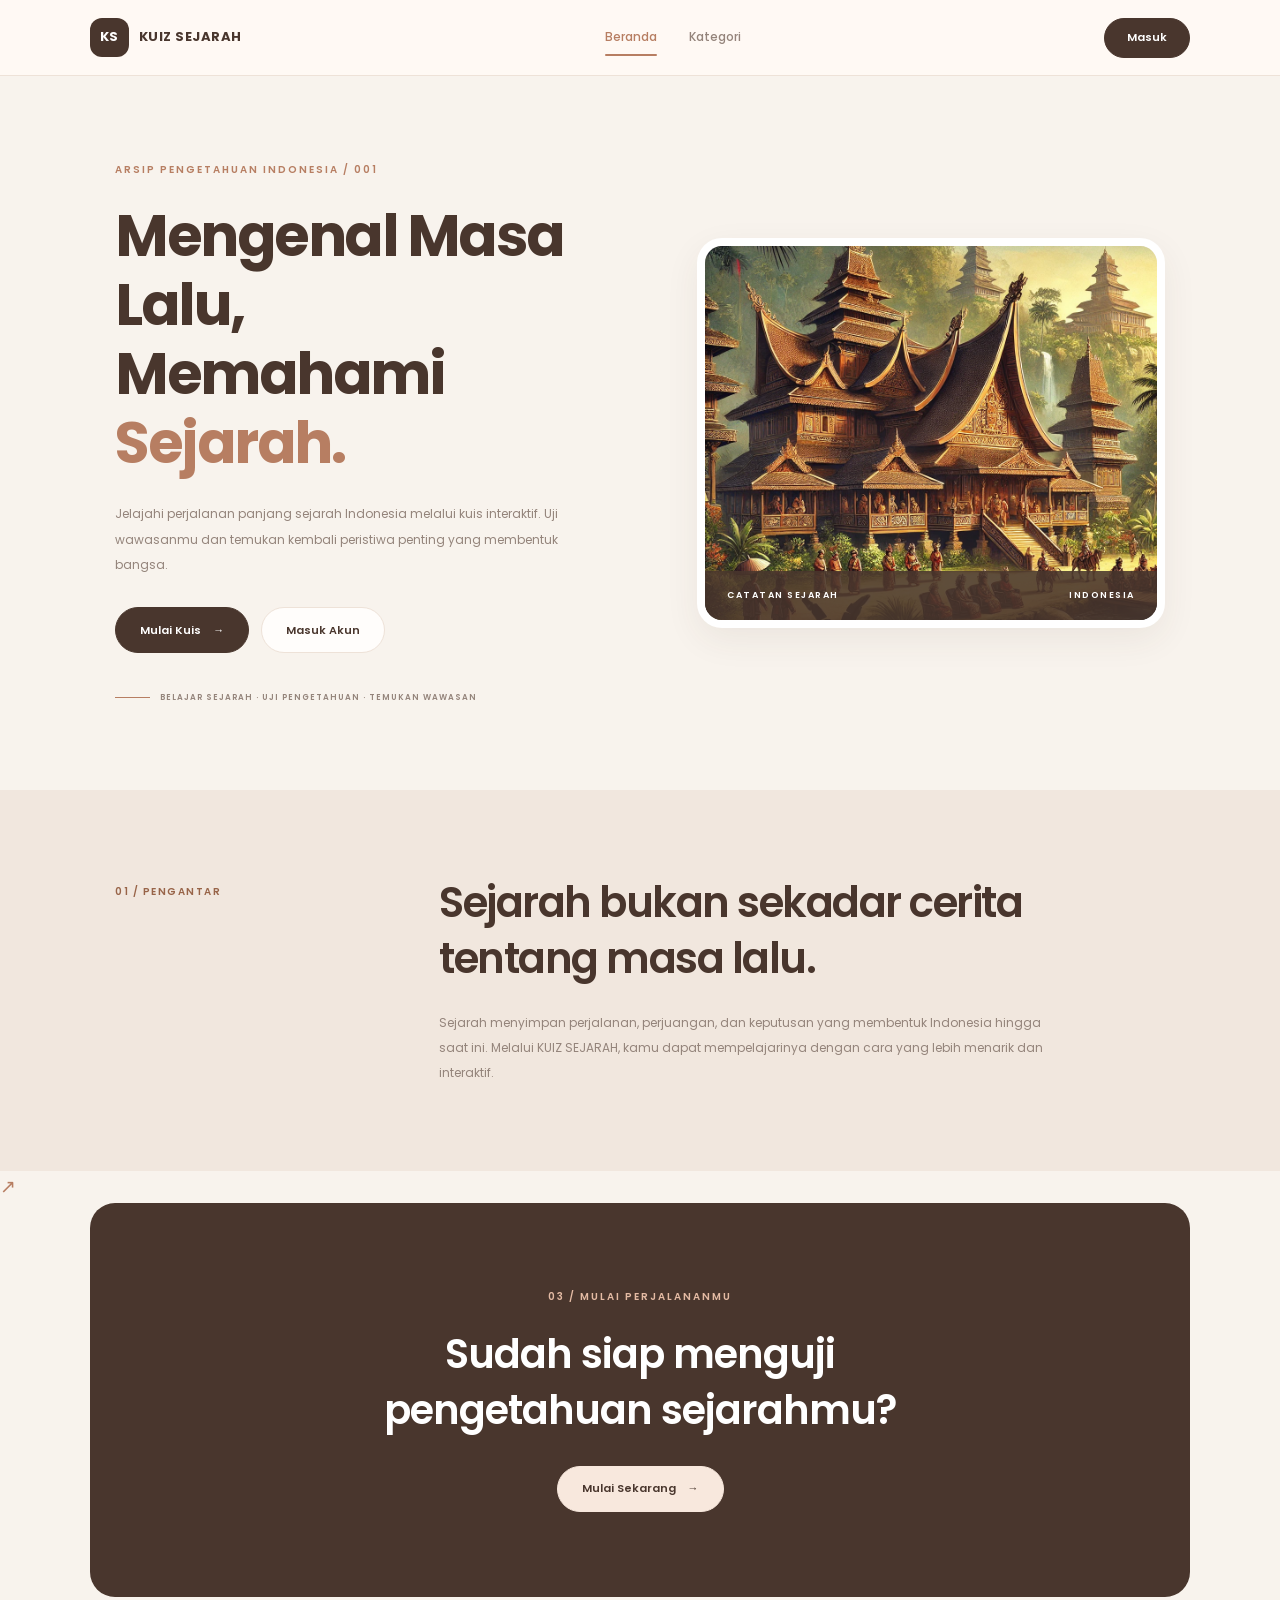
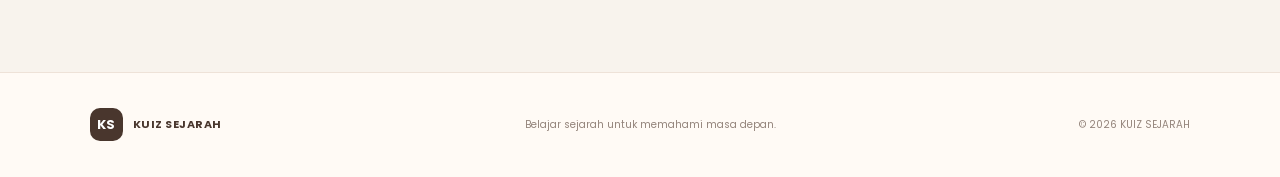
==== index.html @ e5e6f31d "Add files via upload" ====
<!DOCTYPE html>
<html lang="id">
<head>
    <meta charset="UTF-8">
    <meta name="viewport" content="width=device-width, initial-scale=1.0">
    <meta name="description" content="KUIZ SEJARAH - Belajar dan menguji pengetahuan sejarah Indonesia melalui kuis interaktif.">
    <title>KUIZ SEJARAH | Sejarah Indonesia</title>
    <link rel="stylesheet" href="css/style.css">
</head>
<body>

    <!-- NAVBAR -->
    <header class="navbar">

        <a href="index.html" class="logo">
            <span class="logo-mark">KS</span>
            <span>KUIZ SEJARAH</span>
        </a>

        <!-- SAPAAN PENGGUNA -->
        <div id="welcomeMessage" class="account-greeting" hidden>
            Hai, <strong id="welcomeName">Pengguna</strong>!
        </div>

        <!-- MENU NAVIGASI -->
        <nav class="nav-menu">
            <a href="index.html" class="active">Beranda</a>
            <a href="kategori.html">Kategori</a>
        </nav>

        <!-- TOMBOL AKUN -->
        <div class="account-actions">

            <a href="login.html"
               id="loginNavButton"
               class="nav-button">
                Masuk
            </a>

            <button type="button"
                    id="logoutButton"
                    class="logout-button"
                    hidden>
                Logout ↗
            </button>

        </div>

    </header>


    <main>

        <!-- HERO SECTION -->
        <section class="hero">

            <div class="hero-content">

                <p class="eyebrow">
                    ARSIP PENGETAHUAN INDONESIA / 001
                </p>

                <h1>
                    Mengenal Masa Lalu,<br>
                    Memahami <span>Sejarah.</span>
                </h1>

                <p class="hero-description">
                    Jelajahi perjalanan panjang sejarah Indonesia melalui
                    kuis interaktif. Uji wawasanmu dan temukan kembali
                    peristiwa penting yang membentuk bangsa.
                </p>

                <div class="hero-actions">

                    <a href="kategori.html" class="button-primary">
                        Mulai Kuis <span>→</span>
                    </a>

                    <a href="login.html"
                       id="heroLoginButton"
                       class="button-secondary">
                        Masuk Akun
                    </a>

                </div>

                <div class="hero-note">
                    <span class="note-line"></span>
                    BELAJAR SEJARAH · UJI PENGETAHUAN · TEMUKAN WAWASAN
                </div>

            </div>


            <!-- GAMBAR HERO -->
            <div class="hero-image">

    <img
        src="images/p.webp"
        alt="Ilustrasi sejarah Indonesia"
    >

    <div class="image-caption">
        <span>CATATAN SEJARAH</span>
        <span>INDONESIA</span>
    </div>

</div>

        </section>


        <!-- INTRODUCTION SECTION -->
        <section class="intro-section">

            <div class="section-number">
                01 / PENGANTAR
            </div>

            <div class="intro-content">

                <h2>
                    Sejarah bukan sekadar cerita
                    tentang masa lalu.
                </h2>

                <p>
                    Sejarah menyimpan perjalanan, perjuangan, dan
                    keputusan yang membentuk Indonesia hingga saat ini.
                    Melalui KUIZ SEJARAH, kamu dapat mempelajarinya
                    dengan cara yang lebih menarik dan interaktif.
                </p>

            </div>

        </section>


      


            

                    <span class="category-arrow">↗</span>
                </a>

            </div>

        </section>


        <!-- START SECTION -->
        <section class="start-section">

            <p class="eyebrow">
                03 / MULAI PERJALANANMU
            </p>

            <h2>
                Sudah siap menguji<br>
                pengetahuan sejarahmu?
            </h2>

            <a href="kategori.html" class="button-primary">
                Mulai Sekarang <span>→</span>
            </a>

        </section>

    </main>


    <!-- FOOTER -->
    <footer class="footer">

        <a href="index.html" class="logo">
            <span class="logo-mark">KS</span>
            <span>KUIZ SEJARAH</span>
        </a>

        <p>
            Belajar sejarah untuk memahami masa depan.
        </p>

        <span>
            © 2026 KUIZ SEJARAH
        </span>

    </footer>


    <!-- JAVASCRIPT -->
    <script src="js/script.js"></script>

</body>
</html>
---- css/style.css ----
/* ==================================================
   KUIZ SEJARAH
   COMPLETE WEBSITE REDESIGN
   Tema: Cream, Beige, Peach, Brown
   Hanya mengubah tampilan, bukan fungsi
================================================== */

/* =========================
   1. GLOBAL STYLE
========================= */

@import url('https://fonts.googleapis.com/css2?family=Poppins:wght@400;500;600;700;800&display=swap');

:root {
    --background: #f8f3ed;
    --surface: #fffdfb;
    --surface-soft: #fff8f2;
    --cream: #f1e7de;
    --peach: #f8e8dd;
    --dark: #49362d;
    --text: #59463c;
    --muted: #94847b;
    --accent: #b77e62;
    --accent-dark: #986448;
    --border: #eee2d8;
    --white: #ffffff;
    --shadow: 0 12px 35px rgba(73, 54, 45, 0.07);
    --radius: 20px;
}

* {
    margin: 0;
    padding: 0;
    box-sizing: border-box;
}

html {
    scroll-behavior: smooth;
}

body {
    min-height: 100vh;
    font-family: 'Poppins', Arial, sans-serif;
    background: var(--background);
    color: var(--text);
    line-height: 1.7;
}

a {
    color: inherit;
    text-decoration: none;
}

button,
input {
    font: inherit;
}

button,
a {
    -webkit-tap-highlight-color: transparent;
}

button {
    cursor: pointer;
}

img {
    display: block;
    max-width: 100%;
}

[hidden] {
    display: none !important;
}

.eyebrow {
    color: var(--accent);
    font-size: 10px;
    font-weight: 600;
    letter-spacing: 2px;
    line-height: 1.8;
}

/* =========================
   2. NAVBAR
========================= */

.navbar {
    position: relative;
    z-index: 10;
    width: 100%;
    min-height: 76px;
    padding: 12px 7%;
    display: flex;
    align-items: center;
    justify-content: space-between;
    gap: 25px;
    background: rgba(255, 250, 245, 0.96);
    border-bottom: 1px solid var(--border);
}

.logo {
    display: inline-flex;
    align-items: center;
    gap: 10px;
    color: var(--dark);
    font-size: 13px;
    font-weight: 700;
    letter-spacing: 0.5px;
    white-space: nowrap;
}

.logo-mark {
    width: 39px;
    height: 39px;
    display: flex;
    align-items: center;
    justify-content: center;
    border-radius: 12px;
    background: var(--dark);
    color: var(--white);
    font-size: 13px;
    font-weight: 700;
}

.nav-menu {
    display: flex;
    align-items: center;
    justify-content: center;
    gap: 32px;
}

.nav-menu a {
    position: relative;
    padding: 8px 0;
    color: var(--muted);
    font-size: 12px;
    font-weight: 500;
    transition: color 0.25s ease;
}

.nav-menu a:hover,
.nav-menu a.active {
    color: var(--accent);
}

.nav-menu a.active::after {
    content: "";
    position: absolute;
    left: 0;
    right: 0;
    bottom: 0;
    height: 2px;
    border-radius: 5px;
    background: var(--accent);
}

.account-actions {
    display: flex;
    align-items: center;
    gap: 10px;
}

.nav-button,
.logout-button {
    min-height: 40px;
    padding: 9px 22px;
    display: inline-flex;
    align-items: center;
    justify-content: center;
    border: 1px solid var(--dark);
    border-radius: 30px;
    background: var(--dark);
    color: var(--white);
    font-size: 11px;
    font-weight: 600;
    transition: 0.25s ease;
}

.nav-button:hover,
.logout-button:hover {
    background: var(--accent);
    border-color: var(--accent);
    color: var(--white);
    transform: translateY(-2px);
}

.account-greeting {
    color: var(--text);
    font-size: 11px;
}

.account-greeting strong {
    color: var(--accent-dark);
}

/* =========================
   3. BUTTON GLOBAL
========================= */

.button-primary,
.button-secondary {
    min-height: 46px;
    padding: 12px 24px;
    display: inline-flex;
    align-items: center;
    justify-content: center;
    gap: 12px;
    border-radius: 30px;
    font-size: 11px;
    font-weight: 600;
    transition: 0.25s ease;
}

.button-primary {
    background: var(--dark);
    border: 1px solid var(--dark);
    color: var(--white);
}

.button-primary:hover {
    background: var(--accent);
    border-color: var(--accent);
    transform: translateY(-3px);
}

.button-secondary {
    background: var(--surface);
    border: 1px solid var(--border);
    color: var(--dark);
}

.button-secondary:hover {
    background: var(--peach);
    border-color: var(--accent);
    color: var(--accent-dark);
    transform: translateY(-3px);
}

/* =========================
   4. BERANDA - HERO
========================= */

.hero {
    width: 100%;
    min-height: 590px;
    padding: 85px 9%;
    display: grid;
    grid-template-columns: 1.05fr 0.95fr;
    align-items: center;
    gap: 65px;
    overflow: hidden;
}

.hero-content {
    max-width: 570px;
}

.hero-content .eyebrow {
    margin-bottom: 23px;
}

.hero h1 {
    color: var(--dark);
    font-size: clamp(35px, 4.5vw, 58px);
    font-weight: 700;
    letter-spacing: -2.5px;
    line-height: 1.2;
}

.hero h1 span {
    color: var(--accent);
}

.hero-description {
    max-width: 490px;
    margin-top: 23px;
    color: var(--muted);
    font-size: 12px;
    line-height: 2.1;
}

.hero-actions {
    margin-top: 30px;
    display: flex;
    align-items: center;
    flex-wrap: wrap;
    gap: 12px;
}

.hero-note {
    margin-top: 38px;
    display: flex;
    align-items: center;
    gap: 10px;
    color: var(--muted);
    font-size: 8px;
    font-weight: 600;
    letter-spacing: 1px;
}

.note-line {
    width: 35px;
    height: 1px;
    flex-shrink: 0;
    background: var(--accent);
}

.hero-image {
    position: relative;
    width: 100%;
    height: 390px;
    overflow: hidden;
    border: 8px solid var(--white);
    border-radius: 25px;
    background: var(--cream);
    box-shadow: var(--shadow);
}

.hero-image img {
    width: 100%;
    height: 100%;
    object-fit: cover;
    object-position: center;
}

.image-caption {
    position: absolute;
    left: 0;
    right: 0;
    bottom: 0;
    padding: 17px 22px;
    display: flex;
    justify-content: space-between;
    gap: 10px;
    background: rgba(73, 54, 45, 0.88);
    color: var(--white);
    font-size: 9px;
    font-weight: 600;
    letter-spacing: 1.5px;
}

/* =========================
   5. BERANDA - INTRO
========================= */

.intro-section {
    padding: 85px 9%;
    display: grid;
    grid-template-columns: 0.35fr 1fr;
    align-items: start;
    gap: 70px;
    background: var(--cream);
}

.section-number {
    padding-top: 8px;
    color: var(--accent-dark);
    font-size: 10px;
    font-weight: 600;
    letter-spacing: 1.5px;
}

.intro-content {
    max-width: 720px;
}

.intro-content h2 {
    max-width: 650px;
    color: var(--dark);
    font-size: clamp(27px, 3.5vw, 42px);
    font-weight: 600;
    letter-spacing: -1.5px;
    line-height: 1.35;
}

.intro-content p {
    max-width: 620px;
    margin-top: 22px;
    color: var(--muted);
    font-size: 12px;
    line-height: 2.1;
}

/* =========================
   6. BERANDA - KATEGORI
========================= */

.category-section {
    padding: 90px 9%;
}

.section-heading {
    margin-bottom: 35px;
    display: flex;
    align-items: flex-end;
    justify-content: space-between;
    gap: 20px;
}

.section-heading .eyebrow {
    margin-bottom: 10px;
}

.section-heading h2 {
    color: var(--dark);
    font-size: 32px;
    font-weight: 700;
    letter-spacing: -1px;
}

.text-link {
    color: var(--accent-dark);
    font-size: 11px;
    font-weight: 600;
    transition: 0.2s ease;
}

.text-link:hover {
    color: var(--dark);
}

.category-grid {
    display: grid;
    grid-template-columns: repeat(2, minmax(0, 1fr));
    gap: 16px;
}

.category-item {
    min-height: 135px;
    padding: 24px;
    display: grid;
    grid-template-columns: 35px 1fr 25px;
    align-items: center;
    gap: 18px;
    background: var(--surface);
    border: 1px solid var(--border);
    border-radius: 18px;
    transition: 0.25s ease;
}

.category-item:hover {
    background: var(--peach);
    border-color: #e7cabb;
    transform: translateY(-5px);
    box-shadow: var(--shadow);
}

.category-number {
    align-self: start;
    color: var(--accent);
    font-size: 11px;
    font-weight: 600;
}

.category-item h3 {
    color: var(--dark);
    font-size: 14px;
    font-weight: 600;
}

.category-item p {
    margin-top: 6px;
    color: var(--muted);
    font-size: 10px;
    line-height: 1.8;
}

.category-arrow {
    color: var(--accent);
    font-size: 20px;
    transition: transform 0.25s ease;
}

.category-item:hover .category-arrow {
    transform: translate(3px, -3px);
}

/* =========================
   7. BERANDA - START
========================= */

.start-section {
    margin: 0 7% 75px;
    padding: 85px 25px;
    display: flex;
    flex-direction: column;
    align-items: center;
    justify-content: center;
    text-align: center;
    background: var(--dark);
    border-radius: 25px;
}

.start-section .eyebrow {
    color: #e4bba4;
}

.start-section h2 {
    margin: 20px 0 28px;
    color: var(--white);
    font-size: clamp(27px, 3.5vw, 40px);
    font-weight: 600;
    line-height: 1.4;
    letter-spacing: -1px;
}

.start-section .button-primary {
    background: var(--peach);
    border-color: var(--peach);
    color: var(--dark);
}

.start-section .button-primary:hover {
    background: var(--white);
    border-color: var(--white);
}

/* =========================
   8. FOOTER
========================= */

.footer {
    min-height: 105px;
    padding: 25px 7%;
    display: flex;
    align-items: center;
    justify-content: space-between;
    flex-wrap: wrap;
    gap: 18px;
    background: #fffaf5;
    border-top: 1px solid var(--border);
}

.footer .logo {
    font-size: 11px;
}

.footer .logo-mark {
    width: 33px;
    height: 33px;
    border-radius: 10px;
}

.footer p,
.footer > span {
    color: var(--muted);
    font-size: 10px;
}

/* =========================
   9. LOGIN DAN REGISTER
========================= */

.auth-page {
    min-height: 100vh;
    background-color: var(--background);
    background-image: radial-gradient(#d8c9bd 1px, transparent 1px);
    background-size: 25px 25px;
}

.auth-page .navbar {
    min-height: 68px;
    padding: 12px 7%;
    background: rgba(255, 250, 245, 0.96);
}

.auth-page .logo {
    font-size: 12px;
}

.auth-page .logo-mark {
    width: 36px;
    height: 36px;
    border-radius: 11px;
}

.back-link {
    color: var(--muted);
    font-size: 11px;
    font-weight: 500;
    transition: 0.2s ease;
}

.back-link:hover {
    color: var(--accent-dark);
}

/* AUTH CONTAINER */

.auth-container {
    width: min(1100px, 90%);
    min-height: calc(100vh - 68px);
    margin: 0 auto;
    padding: 55px 0;
    display: grid;
    grid-template-columns: 1fr 1fr;
    align-items: center;
    gap: 65px;
}

/* AUTH INFORMATION */

.auth-info {
    display: flex;
    flex-direction: column;
    align-items: flex-start;
}

.auth-info .eyebrow {
    margin-bottom: 22px;
}

.auth-info h1 {
    color: var(--dark);
    font-size: clamp(36px, 4vw, 53px);
    font-weight: 700;
    letter-spacing: -2px;
    line-height: 1.2;
}

.auth-info h1 span {
    color: var(--accent);
}

.auth-info > p:not(.eyebrow) {
    max-width: 410px;
    margin-top: 22px;
    color: var(--muted);
    font-size: 12px;
    line-height: 2;
}

.auth-decoration {
    width: 100%;
    max-width: 400px;
    margin-top: 38px;
    padding: 18px 20px;
    background: var(--peach);
    border-left: 3px solid var(--accent);
    color: var(--accent-dark);
    font-size: 9px;
    font-weight: 600;
    letter-spacing: 1px;
}

/* AUTH FORM */

.auth-form-section {
    width: 100%;
    display: flex;
    align-items: center;
    justify-content: center;
}

.auth-form {
    width: 100%;
    max-width: 470px;
    padding: 38px;
    background: var(--surface);
    border: 1px solid var(--border);
    border-radius: 22px;
    box-shadow: var(--shadow);
}

.form-label {
    width: fit-content;
    padding: 6px 12px;
    display: inline-block;
    background: var(--peach);
    border-radius: 30px;
    color: var(--accent-dark);
    font-size: 9px;
    font-weight: 600;
    letter-spacing: 1px;
}

.auth-form h2 {
    margin-top: 17px;
    color: var(--dark);
    font-size: 28px;
    font-weight: 700;
    letter-spacing: -0.5px;
}

.form-description {
    margin-top: 7px;
    margin-bottom: 27px;
    color: var(--muted);
    font-size: 11px;
    line-height: 1.8;
}

/* FORM INPUT */

.form-group {
    width: 100%;
    margin-bottom: 17px;
}

.form-group label {
    margin-bottom: 8px;
    display: block;
    color: var(--text);
    font-size: 9px;
    font-weight: 600;
    letter-spacing: 0.7px;
}

.form-group input {
    width: 100%;
    height: 47px;
    padding: 0 15px;
    outline: none;
    border: 1px solid var(--border);
    border-radius: 11px;
    background: #fffaf6;
    color: var(--dark);
    font-family: inherit;
    font-size: 11px;
    transition: 0.25s ease;
}

.form-group input::placeholder {
    color: #b8aaa0;
}

.form-group input:focus {
    background: var(--white);
    border-color: var(--accent);
    box-shadow: 0 0 0 3px rgba(183, 126, 98, 0.12);
}

/* AUTH SUBMIT */

.auth-submit {
    width: 100%;
    min-height: 48px;
    margin-top: 8px;
    padding: 12px 20px;
    border: 1px solid var(--dark);
    border-radius: 30px;
    background: var(--dark);
    color: var(--white);
    font-family: inherit;
    font-size: 11px;
    font-weight: 600;
    transition: 0.25s ease;
}

.auth-submit:hover {
    background: var(--accent);
    border-color: var(--accent);
    transform: translateY(-2px);
}

.form-message {
    min-height: 18px;
    margin-top: 12px;
    color: var(--accent-dark);
    font-size: 10px;
    line-height: 1.6;
}

.auth-switch {
    margin-top: 18px;
    padding-top: 18px;
    border-top: 1px solid var(--border);
    color: var(--muted);
    text-align: center;
    font-size: 10px;
}

.auth-switch a {
    color: var(--accent-dark);
    font-weight: 600;
}

.auth-switch a:hover {
    text-decoration: underline;
}

/* =========================
   10. HALAMAN KATEGORI
========================= */

.category-page {
    min-height: 100vh;
}

.category-hero {
    padding: 85px 9%;
    background: var(--cream);
}

.category-hero .eyebrow {
    margin-bottom: 20px;
}

.category-hero h1 {
    color: var(--dark);
    font-size: clamp(37px, 5vw, 58px);
    font-weight: 700;
    letter-spacing: -2px;
    line-height: 1.2;
}

.category-hero h1 span {
    color: var(--accent);
}

.category-hero > p:last-child {
    max-width: 590px;
    margin-top: 22px;
    color: var(--muted);
    font-size: 12px;
    line-height: 2;
}

/* CATEGORY LIST */

.category-list-section {
    padding: 80px 9%;
}

.category-list-heading {
    margin-bottom: 30px;
    display: flex;
    align-items: flex-end;
    justify-content: space-between;
    gap: 20px;
}

.category-list-heading .eyebrow {
    margin-bottom: 8px;
}

.category-list-heading h2 {
    color: var(--dark);
    font-size: 29px;
    font-weight: 700;
    letter-spacing: -1px;
}

.category-total {
    padding: 8px 14px;
    border-radius: 30px;
    background: var(--peach);
    color: var(--accent-dark);
    font-size: 9px;
    font-weight: 600;
    letter-spacing: 1px;
}

.category-card-list {
    display: flex;
    flex-direction: column;
    gap: 14px;
}

.category-card {
    width: 100%;
    min-height: 145px;
    padding: 25px 28px;
    display: grid;
    grid-template-columns: 55px 1fr auto;
    align-items: center;
    gap: 25px;
    background: var(--surface);
    border: 1px solid var(--border);
    border-radius: 18px;
    transition: 0.25s ease;
}

.category-card:hover {
    background: var(--peach);
    border-color: #e7cabb;
    transform: translateY(-3px);
    box-shadow: var(--shadow);
}

.category-card-number {
    width: 43px;
    height: 43px;
    display: flex;
    align-items: center;
    justify-content: center;
    border-radius: 13px;
    background: var(--peach);
    color: var(--accent-dark);
    font-size: 12px;
    font-weight: 700;
}

.category-period {
    margin-bottom: 5px;
    color: var(--accent);
    font-size: 9px;
    font-weight: 600;
    letter-spacing: 1.3px;
}

.category-card-content h3 {
    color: var(--dark);
    font-size: 16px;
    font-weight: 600;
}

.category-card-content > p:last-child {
    max-width: 550px;
    margin-top: 6px;
    color: var(--muted);
    font-size: 10px;
    line-height: 1.8;
}

.category-card-action {
    display: flex;
    align-items: center;
    gap: 13px;
    color: var(--accent-dark);
    font-size: 10px;
    font-weight: 600;
    white-space: nowrap;
}

.category-arrow {
    font-size: 19px;
    transition: transform 0.25s ease;
}

.category-card:hover .category-arrow {
    transform: translate(3px, -3px);
}

/* CATEGORY INFORMATION */

.category-information {
    margin: 10px 7% 75px;
    padding: 55px 45px;
    background: var(--dark);
    border-radius: 23px;
    color: var(--white);
}

.category-information .eyebrow {
    color: #e4bba4;
}

.category-information h2 {
    max-width: 650px;
    margin-top: 14px;
    color: var(--white);
    font-size: 29px;
    font-weight: 600;
    line-height: 1.4;
}

.category-information > p:last-child {
    max-width: 650px;
    margin-top: 12px;
    color: #d5c4b9;
    font-size: 11px;
    line-height: 2;
}

/* =========================
   11. HALAMAN KUIS
========================= */

.quiz-page {
    min-height: 75vh;
    padding-bottom: 80px;
}

.quiz-header {
    padding: 65px 7% 75px;
    text-align: center;
    background: var(--cream);
}

.quiz-header .eyebrow {
    margin-bottom: 13px;
}

.quiz-header h1 {
    color: var(--dark);
    font-size: clamp(30px, 4vw, 43px);
    font-weight: 700;
    letter-spacing: -1px;
}

.quiz-header > p:last-child {
    margin-top: 12px;
    color: var(--muted);
    font-size: 11px;
}

/* QUIZ CONTAINER */

.quiz-container {
    width: min(850px, 90%);
    margin: -25px auto 0;
    padding: 42px;
    position: relative;
    background: var(--surface);
    border: 1px solid var(--border);
    border-radius: 23px;
    box-shadow: var(--shadow);
}

.quiz-top-info {
    margin-bottom: 16px;
    display: flex;
    justify-content: space-between;
    gap: 15px;
    color: var(--accent-dark);
    font-size: 9px;
    font-weight: 600;
    letter-spacing: 1px;
}

.quiz-progress {
    width: 100%;
    height: 8px;
    margin-bottom: 35px;
    overflow: hidden;
    border-radius: 20px;
    background: var(--cream);
}

.quiz-progress div {
    width: 0;
    height: 100%;
    border-radius: 20px;
    background: var(--accent);
    transition: width 0.3s ease;
}

.question-label {
    margin-bottom: 12px;
    color: var(--accent);
    font-size: 9px;
    font-weight: 600;
    letter-spacing: 1.5px;
}

#questionText {
    margin-bottom: 25px;
    color: var(--dark);
    font-size: 21px;
    font-weight: 600;
    line-height: 1.6;
}

/* ANSWER OPTIONS */

.answer-options {
    display: flex;
    flex-direction: column;
    gap: 12px;
}

.answer-option {
    width: 100%;
    min-height: 60px;
    padding: 15px 18px;
    display: flex;
    align-items: center;
    gap: 15px;
    background: #fffaf6;
    border: 1px solid var(--border);
    border-radius: 13px;
    color: var(--text);
    text-align: left;
    font-family: inherit;
    font-size: 11px;
    transition: 0.2s ease;
}

.answer-option:hover {
    background: var(--peach);
    border-color: var(--accent);
}

.answer-option.selected {
    background: var(--dark);
    border-color: var(--dark);
    color: var(--white);
}

.option-letter {
    width: 30px;
    height: 30px;
    flex-shrink: 0;
    display: flex;
    align-items: center;
    justify-content: center;
    border-radius: 9px;
    background: var(--peach);
    color: var(--accent-dark);
    font-size: 10px;
    font-weight: 700;
}

.answer-option.selected .option-letter {
    background: var(--white);
    color: var(--dark);
}

.answer-message {
    min-height: 20px;
    margin-top: 17px;
    color: var(--accent-dark);
    font-size: 11px;
}

/* QUIZ BUTTON */

.quiz-button {
    min-height: 47px;
    margin-top: 18px;
    padding: 12px 25px;
    display: inline-flex;
    align-items: center;
    justify-content: center;
    border: 1px solid var(--dark);
    border-radius: 30px;
    background: var(--dark);
    color: var(--white);
    font-family: inherit;
    font-size: 11px;
    font-weight: 600;
    transition: 0.25s ease;
}

.quiz-button:hover:not(:disabled) {
    background: var(--accent);
    border-color: var(--accent);
    transform: translateY(-2px);
}

.quiz-button:disabled {
    opacity: 0.5;
    cursor: not-allowed;
}

/* QUIZ RESULT AREA */

.result-area {
    padding: 15px 0;
    text-align: center;
}

.result-area .eyebrow {
    margin-bottom: 10px;
}

.result-area h2 {
    color: var(--dark);
    font-size: 28px;
}

.result-description {
    margin-top: 10px;
    color: var(--muted);
    font-size: 11px;
}

.score-display {
    width: 150px;
    height: 150px;
    margin: 25px auto;
    display: flex;
    flex-direction: column;
    align-items: center;
    justify-content: center;
    border: 7px solid var(--peach);
    border-radius: 50%;
    background: #fffaf6;
}

.score-display span {
    color: var(--accent-dark);
    font-size: 43px;
    font-weight: 700;
    line-height: 1.2;
}

.score-display small {
    margin-top: 5px;
    color: var(--muted);
    font-size: 8px;
    font-weight: 600;
    letter-spacing: 1px;
}

#resultDetail {
    color: var(--muted);
    font-size: 11px;
}

.result-button {
    text-decoration: none;
}

/* =========================
   12. HALAMAN HASIL
========================= */

.result-page {
    min-height: 75vh;
    padding: 75px 20px;
    display: flex;
    align-items: center;
    justify-content: center;
    background: var(--background);
}

.result-card {
    width: min(680px, 100%);
    padding: 45px;
    background: var(--surface);
    border: 1px solid var(--border);
    border-radius: 24px;
    box-shadow: var(--shadow);
    text-align: center;
}

.result-card > .eyebrow {
    margin-bottom: 12px;
}

.result-card h1 {
    color: var(--dark);
    font-size: 34px;
    font-weight: 700;
    letter-spacing: -1px;
}

.result-card > .result-description {
    margin-top: 10px;
    color: var(--muted);
    font-size: 11px;
    line-height: 1.9;
}

/* SCORE */

.result-score {
    width: 190px;
    min-height: 155px;
    margin: 30px auto;
    padding: 20px;
    display: flex;
    flex-direction: column;
    align-items: center;
    justify-content: center;
    background: var(--peach);
    border-radius: 20px;
}

.result-score span {
    color: var(--accent-dark);
    font-size: 10px;
    font-weight: 600;
}

.result-score h2 {
    margin-top: 5px;
    color: var(--dark);
    font-size: 48px;
    font-weight: 700;
    line-height: 1.2;
}

/* RESULT INFORMATION */

.result-information {
    margin: 25px 0;
    border-top: 1px solid var(--border);
    text-align: left;
}

.result-information div {
    min-height: 53px;
    padding: 13px 5px;
    display: flex;
    align-items: center;
    justify-content: space-between;
    gap: 15px;
    border-bottom: 1px solid var(--border);
}

.result-information span {
    color: var(--muted);
    font-size: 10px;
}

.result-information strong {
    color: var(--dark);
    font-size: 10px;
    font-weight: 600;
    text-align: right;
}

/* RESULT ACTIONS */

.result-actions {
    margin-top: 28px;
    display: flex;
    align-items: center;
    justify-content: center;
    flex-wrap: wrap;
    gap: 12px;
}

/* =========================
   13. FOCUS DAN TRANSISI
========================= */

a,
button,
input {
    transition-property: color, background, border-color, transform, box-shadow;
    transition-duration: 0.2s;
}

a:focus-visible,
button:focus-visible,
input:focus-visible {
    outline: 3px solid rgba(183, 126, 98, 0.35);
    outline-offset: 3px;
}

/* =========================
   14. RESPONSIVE TABLET
========================= */

@media (max-width: 900px) {

    .navbar {
        padding-left: 5%;
        padding-right: 5%;
    }

    .hero {
        padding: 65px 6%;
        gap: 35px;
    }

    .hero-image {
        height: 330px;
    }

    .intro-section {
        padding: 70px 6%;
        gap: 35px;
    }

    .category-section {
        padding: 75px 6%;
    }

    .auth-container {
        width: 92%;
        gap: 30px;
    }

    .auth-form {
        padding: 30px;
    }

    .category-hero,
    .category-list-section {
        padding-left: 6%;
        padding-right: 6%;
    }

    .category-card {
        gap: 17px;
    }
}

/* =========================
   15. RESPONSIVE MOBILE
========================= */

@media (max-width: 650px) {

    /* NAVBAR */

    .navbar {
        min-height: 65px;
        padding: 12px 5%;
        gap: 12px;
        flex-wrap: wrap;
    }

    .logo {
        font-size: 10px;
        gap: 7px;
    }

    .logo-mark {
        width: 33px;
        height: 33px;
        font-size: 11px;
    }

    .nav-menu {
        order: 3;
        width: 100%;
        padding-top: 8px;
        justify-content: center;
        gap: 35px;
        border-top: 1px solid var(--border);
    }

    .nav-menu a {
        font-size: 10px;
    }

    .nav-button,
    .logout-button {
        min-height: 34px;
        padding: 7px 15px;
        font-size: 9px;
    }

    .account-greeting {
        font-size: 9px;
    }

    /* HERO */

    .hero {
        min-height: auto;
        padding: 55px 6%;
        grid-template-columns: 1fr;
        gap: 35px;
    }

    .hero h1 {
        font-size: 37px;
        letter-spacing: -1.5px;
    }

    .hero-description {
        font-size: 11px;
    }

    .hero-note {
        font-size: 7px;
        line-height: 1.8;
    }

    .hero-image {
        height: 280px;
        border-width: 5px;
        border-radius: 18px;
    }

    .image-caption {
        padding: 13px 15px;
        font-size: 8px;
    }

    /* INTRO */

    .intro-section {
        padding: 55px 6%;
        grid-template-columns: 1fr;
        gap: 20px;
    }

    .intro-content h2 {
        font-size: 29px;
    }

    .intro-content p {
        font-size: 11px;
    }

    /* CATEGORY HOME */

    .category-section {
        padding: 60px 6%;
    }

    .section-heading {
        align-items: flex-start;
        flex-direction: column;
        gap: 15px;
    }

    .section-heading h2 {
        font-size: 27px;
    }

    .category-grid {
        grid-template-columns: 1fr;
        gap: 12px;
    }

    .category-item {
        min-height: 110px;
        padding: 18px;
        grid-template-columns: 27px 1fr 20px;
        gap: 12px;
    }

    .category-item h3 {
        font-size: 12px;
    }

    .category-item p {
        font-size: 9px;
    }

    /* START */

    .start-section {
        margin: 0 4% 50px;
        padding: 60px 18px;
        border-radius: 19px;
    }

    .start-section h2 {
        font-size: 27px;
    }

    /* FOOTER */

    .footer {
        padding: 25px 6%;
        flex-direction: column;
        align-items: flex-start;
        gap: 12px;
    }

    /* AUTH */

    .auth-page .navbar {
        min-height: 60px;
        flex-wrap: nowrap;
    }

    .auth-page .back-link {
        font-size: 9px;
        white-space: nowrap;
    }

    .auth-container {
        width: 90%;
        min-height: auto;
        padding: 35px 0 50px;
        grid-template-columns: 1fr;
        gap: 25px;
    }

    .auth-info {
        align-items: center;
        text-align: center;
    }

    .auth-info .eyebrow {
        margin-bottom: 12px;
        font-size: 8px;
    }

    .auth-info h1 {
        font-size: 34px;
    }

    .auth-info > p:not(.eyebrow) {
        margin-top: 12px;
        font-size: 10px;
    }

    .auth-decoration {
        display: none;
    }

    .auth-form {
        max-width: 100%;
        padding: 27px 21px;
        border-radius: 18px;
    }

    .auth-form h2 {
        font-size: 25px;
    }

    .form-description {
        margin-bottom: 22px;
    }

    /* CATEGORY PAGE */

    .category-hero {
        padding: 55px 6%;
    }

    .category-hero h1 {
        font-size: 37px;
    }

    .category-hero > p:last-child {
        font-size: 10px;
    }

    .category-list-section {
        padding: 55px 6%;
    }

    .category-list-heading {
        align-items: flex-start;
        flex-direction: column;
        gap: 13px;
    }

    .category-list-heading h2 {
        font-size: 25px;
    }

    .category-card {
        min-height: auto;
        padding: 19px;
        grid-template-columns: 40px 1fr;
        gap: 13px;
    }

    .category-card-number {
        width: 35px;
        height: 35px;
        font-size: 10px;
    }

    .category-card-content h3 {
        font-size: 13px;
    }

    .category-card-content > p:last-child {
        font-size: 9px;
    }

    .category-card-action {
        grid-column: 2;
        justify-content: flex-start;
        margin-top: 4px;
        font-size: 9px;
    }

    .category-information {
        margin: 10px 4% 50px;
        padding: 35px 23px;
        border-radius: 18px;
    }

    .category-information h2 {
        font-size: 23px;
    }

    .category-information > p:last-child {
        font-size: 10px;
    }

    /* QUIZ */

    .quiz-page {
        padding-bottom: 50px;
    }

    .quiz-header {
        padding: 50px 5% 65px;
    }

    .quiz-header h1 {
        font-size: 30px;
    }

    .quiz-container {
        width: 92%;
        padding: 25px 19px;
        border-radius: 18px;
    }

    .quiz-top-info {
        font-size: 8px;
        flex-wrap: wrap;
    }

    .quiz-progress {
        margin-bottom: 28px;
    }

    #questionText {
        font-size: 17px;
    }

    .answer-option {
        min-height: 55px;
        padding: 12px;
        gap: 10px;
        font-size: 10px;
    }

    .option-letter {
        width: 27px;
        height: 27px;
    }

    .quiz-button {
        width: 100%;
        font-size: 10px;
    }

    /* RESULT */

    .result-page {
        padding: 45px 15px;
    }

    .result-card {
        padding: 30px 19px;
        border-radius: 19px;
    }

    .result-card h1 {
        font-size: 28px;
    }

    .result-score {
        width: 155px;
        min-height: 135px;
    }

    .result-score h2 {
        font-size: 41px;
    }

    .result-information div {
        gap: 10px;
    }

    .result-information span,
    .result-information strong {
        font-size: 9px;
    }

    .result-actions {
        flex-direction: column;
    }

    .result-actions a {
        width: 100%;
    }
}

/* =========================
   16. SMALL MOBILE
========================= */

@media (max-width: 380px) {

    .hero h1 {
        font-size: 31px;
    }

    .hero-actions {
        align-items: stretch;
        flex-direction: column;
    }

    .hero-actions a {
        width: 100%;
    }

    .auth-page .logo {
        font-size: 9px;
    }

    .auth-page .back-link {
        font-size: 8px;
    }

    .auth-form {
        padding: 23px 16px;
    }

    .category-card {
        padding: 15px;
    }

    .quiz-container {
        padding: 22px 15px;
    }
}

/* =========================================
   KATEGORI MATERI DENGAN FOTO DAN PPT
========================================= */

.category-card-list {
    display: grid;
    grid-template-columns: repeat(2, minmax(0, 1fr));
    gap: 25px;
}

.category-card {
    min-width: 0;
    min-height: auto;
    padding: 18px;
    display: flex;
    flex-direction: column;
    align-items: stretch;
    gap: 15px;
    overflow: hidden;
    background: var(--surface);
    border: 1px solid var(--border);
    border-radius: 20px;
    transition: 0.3s ease;
}

.category-card:hover {
    background: var(--surface);
    border-color: #d9b8a5;
    transform: translateY(-5px);
    box-shadow: var(--shadow);
}

.category-card-number {
    width: 38px;
    height: 38px;
    flex-shrink: 0;
    border-radius: 11px;
    font-size: 11px;
}

.category-card-image {
    width: 100%;
    height: 220px;
    overflow: hidden;
    border-radius: 14px;
    background: var(--cream);
}

.category-card-image img {
    width: 100%;
    height: 100%;
    display: block;
    object-fit: cover;
    object-position: center;
    transition: transform 0.4s ease;
}

.category-card:hover .category-card-image img {
    transform: scale(1.04);
}

.category-card-content {
    width: 100%;
}

.category-card-content h3 {
    color: var(--dark);
    font-size: 17px;
    font-weight: 600;
}

.category-card-content > p:last-of-type {
    max-width: 100%;
    margin-top: 7px;
    color: var(--muted);
    font-size: 10px;
    line-height: 1.9;
}

.category-card-buttons {
    margin-top: 20px;
    display: flex;
    align-items: center;
    justify-content: space-between;
    flex-wrap: wrap;
    gap: 12px;
}

.material-button {
    min-height: 39px;
    padding: 10px 15px;
    display: inline-flex;
    align-items: center;
    justify-content: center;
    border: 1px solid var(--border);
    border-radius: 30px;
    background: var(--peach);
    color: var(--accent-dark);
    font-size: 9px;
    font-weight: 600;
    transition: 0.25s ease;
}

.material-button:hover {
    background: var(--dark);
    border-color: var(--dark);
    color: var(--white);
}

.quiz-link {
    display: inline-flex;
    align-items: center;
    gap: 9px;
    color: var(--accent-dark);
    font-size: 10px;
    font-weight: 600;
    transition: 0.25s ease;
}

.quiz-link:hover {
    color: var(--dark);
}

.quiz-link span {
    font-size: 17px;
    transition: transform 0.25s ease;
}

.quiz-link:hover span {
    transform: translate(3px, -3px);
}

/* =========================================
   RESPONSIVE KATEGORI
========================================= */

@media (max-width: 900px) {
    .category-card-list {
        grid-template-columns: repeat(2, minmax(0, 1fr));
        gap: 17px;
    }

    .category-card-image {
        height: 190px;
    }

    .category-card-buttons {
        align-items: flex-start;
        flex-direction: column;
    }
}

@media (max-width: 650px) {
    .category-card-list {
        grid-template-columns: 1fr;
        gap: 20px;
    }

    .category-card {
        padding: 15px;
        gap: 12px;
    }

    .category-card-number {
        width: 35px;
        height: 35px;
    }

    .category-card-image {
        height: 210px;
    }

    .category-card-content h3 {
        font-size: 15px;
    }

    .category-card-content > p:last-of-type {
        font-size: 9px;
    }

    .category-card-buttons {
        align-items: center;
        flex-direction: row;
    }
}

@media (max-width: 380px) {
    .category-card-image {
        height: 175px;
    }

    .category-card-buttons {
        align-items: flex-start;
        flex-direction: column;
    }
}
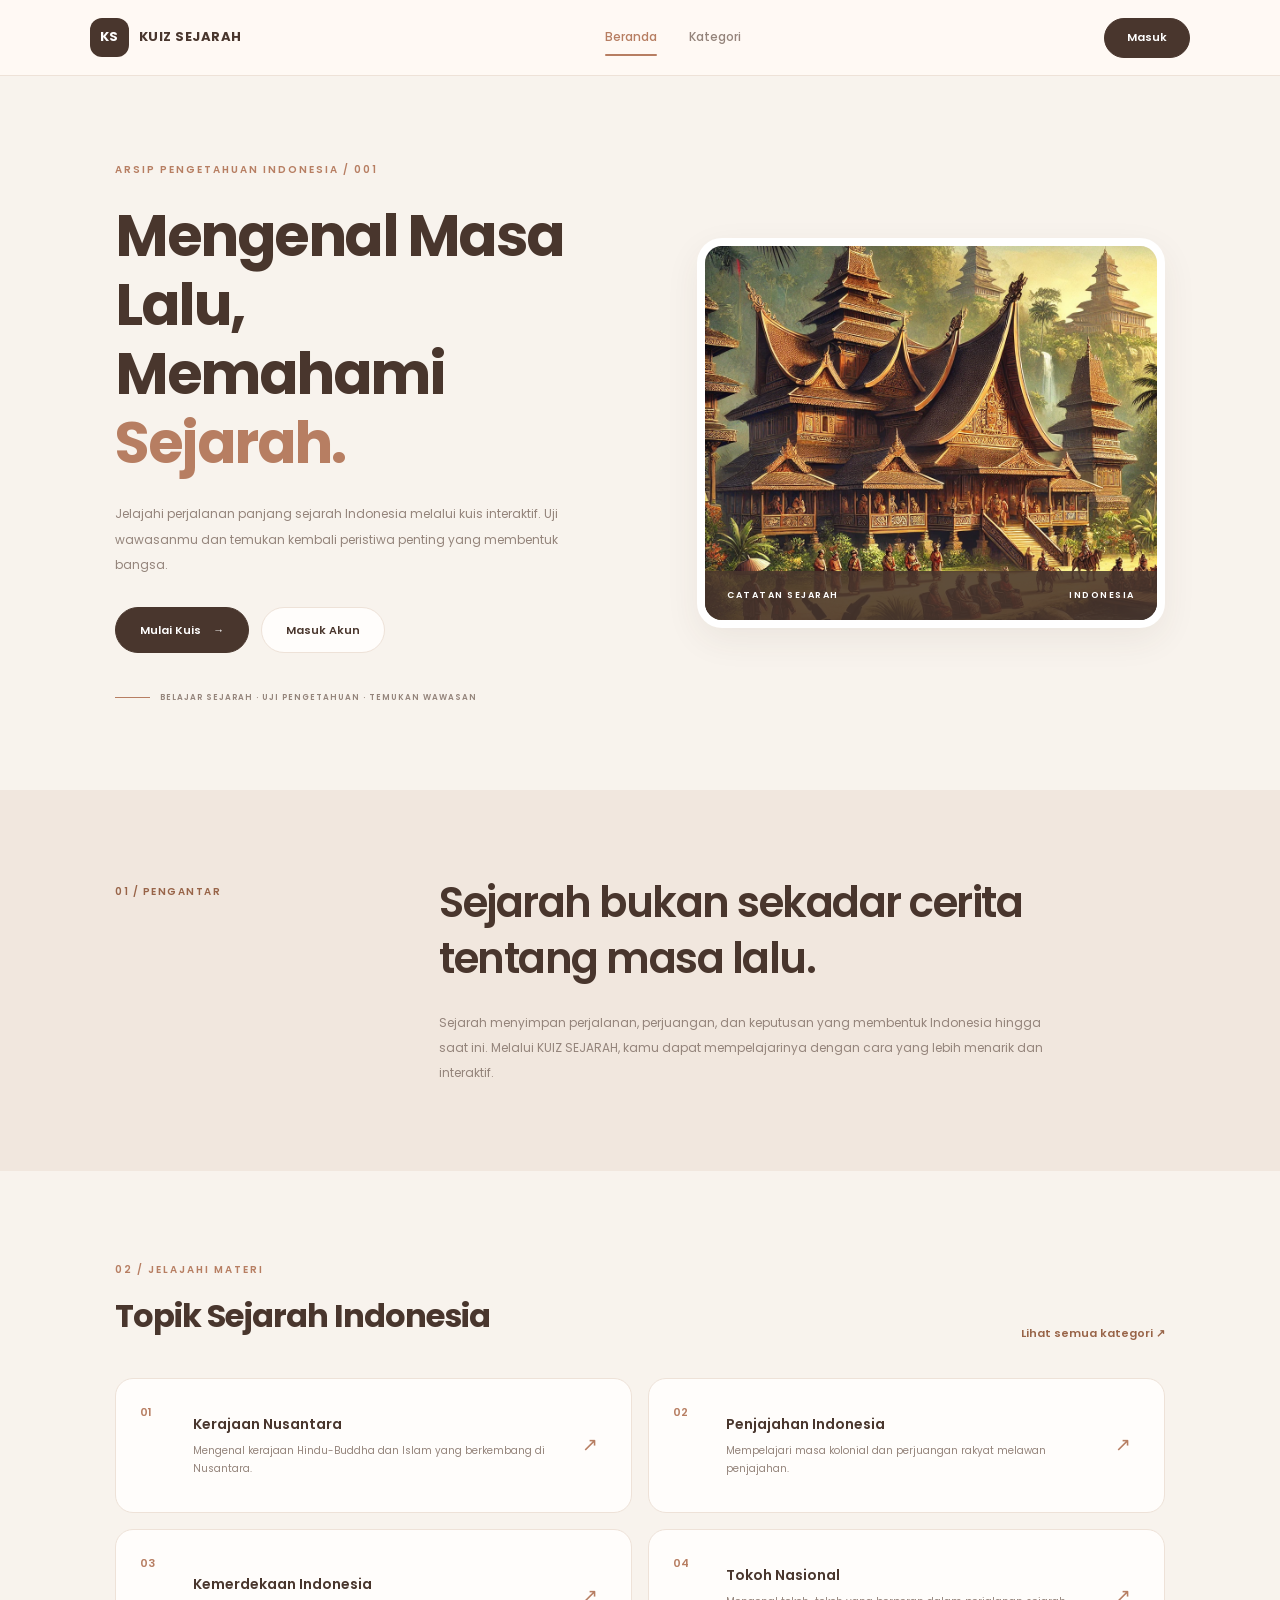
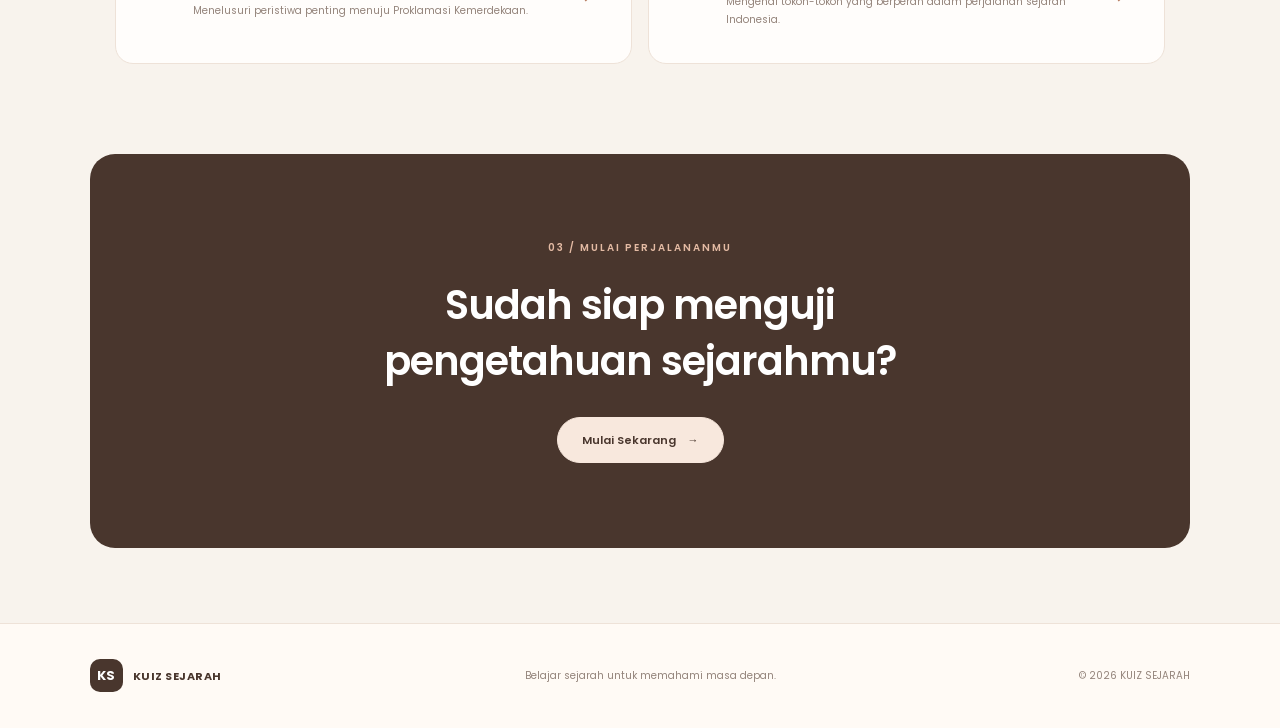
==== commit 89a6c874: "Update index.html" ====
--- a/index.html
+++ b/index.html
@@ -1,4 +1,3 @@
-
 <!DOCTYPE html>
 <html lang="id">
 <head>
@@ -12,30 +11,30 @@
 
     <!-- NAVBAR -->
     <header class="navbar">
-
         <a href="index.html" class="logo">
             <span class="logo-mark">KS</span>
             <span>KUIZ SEJARAH</span>
         </a>
 
-        <!-- SAPAAN PENGGUNA -->
         <div id="welcomeMessage" class="account-greeting" hidden>
             Hai, <strong id="welcomeName">Pengguna</strong>!
         </div>
 
-        <!-- MENU NAVIGASI -->
         <nav class="nav-menu">
             <a href="index.html" class="active">Beranda</a>
             <a href="kategori.html">Kategori</a>
         </nav>
 
-        <!-- TOMBOL AKUN -->
         <div class="account-actions">
-
-            <a href="login.html"
-               id="loginNavButton"
-               class="nav-button">
+            <a href="login.html" id="loginNavButton" class="nav-button">
                 Masuk
+            </a>
+
+            <a href="change-password.html"
+               id="changePasswordNavButton"
+               class="nav-button"
+               hidden>
+                Ganti Password
             </a>
 
             <button type="button"
@@ -44,19 +43,14 @@
                     hidden>
                 Logout ↗
             </button>
-
         </div>
-
     </header>
-
 
     <main>
 
         <!-- HERO SECTION -->
         <section class="hero">
-
             <div class="hero-content">
-
                 <p class="eyebrow">
                     ARSIP PENGETAHUAN INDONESIA / 001
                 </p>
@@ -73,7 +67,6 @@
                 </p>
 
                 <div class="hero-actions">
-
                     <a href="kategori.html" class="button-primary">
                         Mulai Kuis <span>→</span>
                     </a>
@@ -83,44 +76,32 @@
                        class="button-secondary">
                         Masuk Akun
                     </a>
-
                 </div>
 
                 <div class="hero-note">
                     <span class="note-line"></span>
                     BELAJAR SEJARAH · UJI PENGETAHUAN · TEMUKAN WAWASAN
                 </div>
-
-            </div>
-
-
-            <!-- GAMBAR HERO -->
+            </div>
+
             <div class="hero-image">
-
-    <img
-        src="images/p.webp"
-        alt="Ilustrasi sejarah Indonesia"
-    >
-
-    <div class="image-caption">
-        <span>CATATAN SEJARAH</span>
-        <span>INDONESIA</span>
-    </div>
-
-</div>
-
-        </section>
-
+                <img src="images/p.webp"
+                     alt="Ilustrasi sejarah Indonesia">
+
+                <div class="image-caption">
+                    <span>CATATAN SEJARAH</span>
+                    <span>INDONESIA</span>
+                </div>
+            </div>
+        </section>
 
         <!-- INTRODUCTION SECTION -->
         <section class="intro-section">
-
             <div class="section-number">
                 01 / PENGANTAR
             </div>
 
             <div class="intro-content">
-
                 <h2>
                     Sejarah bukan sekadar cerita
                     tentang masa lalu.
@@ -132,28 +113,85 @@
                     Melalui KUIZ SEJARAH, kamu dapat mempelajarinya
                     dengan cara yang lebih menarik dan interaktif.
                 </p>
-
-            </div>
-
-        </section>
-
-
-      
-
-
-            
-
-                    <span class="category-arrow">↗</span>
-                </a>
-
-            </div>
-
-        </section>
-
+            </div>
+        </section>
+
+        <!-- CATEGORY SECTION -->
+        <section class="category-section">
+            <div class="section-heading">
+                <div>
+                    <p class="eyebrow">02 / JELAJAHI MATERI</p>
+                    <h2>Topik Sejarah Indonesia</h2>
+                </div>
+
+                <a href="kategori.html" class="text-link">
+                    Lihat semua kategori ↗
+                </a>
+            </div>
+
+            <div class="category-grid">
+
+                <a href="kategori.html" class="category-item">
+                    <span class="category-number">01</span>
+
+                    <div>
+                        <h3>Kerajaan Nusantara</h3>
+                        <p>
+                            Mengenal kerajaan Hindu-Buddha dan Islam
+                            yang berkembang di Nusantara.
+                        </p>
+                    </div>
+
+                    <span class="category-arrow">↗</span>
+                </a>
+
+                <a href="kategori.html" class="category-item">
+                    <span class="category-number">02</span>
+
+                    <div>
+                        <h3>Penjajahan Indonesia</h3>
+                        <p>
+                            Mempelajari masa kolonial dan perjuangan
+                            rakyat melawan penjajahan.
+                        </p>
+                    </div>
+
+                    <span class="category-arrow">↗</span>
+                </a>
+
+                <a href="kategori.html" class="category-item">
+                    <span class="category-number">03</span>
+
+                    <div>
+                        <h3>Kemerdekaan Indonesia</h3>
+                        <p>
+                            Menelusuri peristiwa penting menuju
+                            Proklamasi Kemerdekaan.
+                        </p>
+                    </div>
+
+                    <span class="category-arrow">↗</span>
+                </a>
+
+                <a href="kategori.html" class="category-item">
+                    <span class="category-number">04</span>
+
+                    <div>
+                        <h3>Tokoh Nasional</h3>
+                        <p>
+                            Mengenal tokoh-tokoh yang berperan
+                            dalam perjalanan sejarah Indonesia.
+                        </p>
+                    </div>
+
+                    <span class="category-arrow">↗</span>
+                </a>
+
+            </div>
+        </section>
 
         <!-- START SECTION -->
         <section class="start-section">
-
             <p class="eyebrow">
                 03 / MULAI PERJALANANMU
             </p>
@@ -166,15 +204,12 @@
             <a href="kategori.html" class="button-primary">
                 Mulai Sekarang <span>→</span>
             </a>
-
         </section>
 
     </main>
-
 
     <!-- FOOTER -->
     <footer class="footer">
-
         <a href="index.html" class="logo">
             <span class="logo-mark">KS</span>
             <span>KUIZ SEJARAH</span>
@@ -187,12 +222,8 @@
         <span>
             © 2026 KUIZ SEJARAH
         </span>
-
     </footer>
 
-
-    <!-- JAVASCRIPT -->
     <script src="js/script.js"></script>
-
 </body>
 </html>
--- a/css/style.css
+++ b/css/style.css
@@ -1997,3 +1997,40 @@
     }
 }
 
+/* =========================================
+   FITUR LUPA PASSWORD DAN GANTI PASSWORD
+========================================= */
+
+.forgot-password-link {
+    margin-top: -10px;
+    margin-bottom: 18px;
+    text-align: right;
+    font-size: 10px;
+}
+
+.forgot-password-link a {
+    color: var(--accent-dark);
+    font-weight: 600;
+    transition: color 0.2s ease;
+}
+
+.forgot-password-link a:hover {
+    color: var(--dark);
+    text-decoration: underline;
+}
+
+.auth-page .form-group input:focus {
+    outline: none;
+    border-color: var(--accent);
+    box-shadow: 0 0 0 3px rgba(183, 126, 98, 0.12);
+}
+
+.auth-page .form-message {
+    overflow-wrap: anywhere;
+}
+
+@media (max-width: 600px) {
+    .forgot-password-link {
+        font-size: 10px;
+    }
+}
